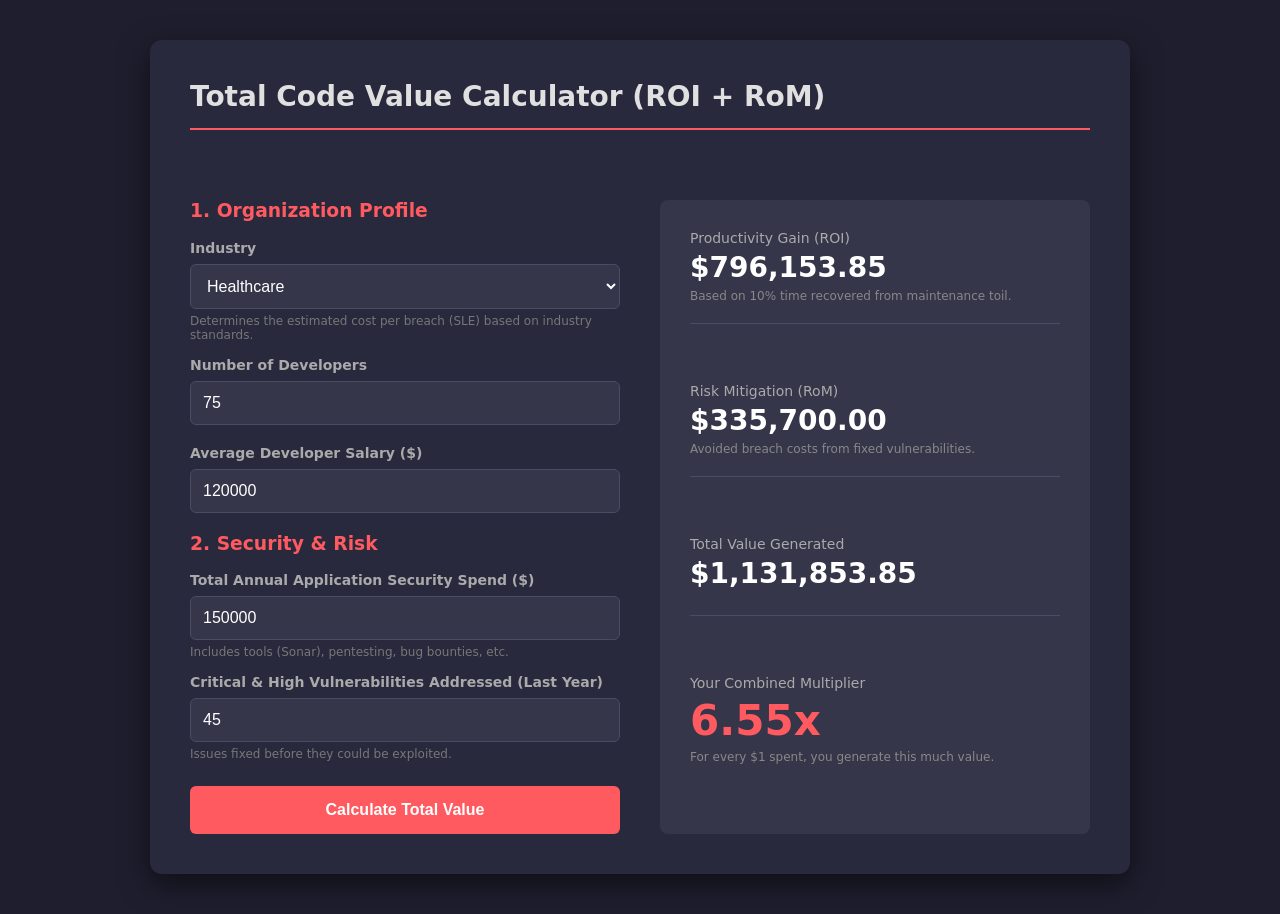
==== index.html @ 0bd60dac "Rename calculator.html to index.html Make the calculator the default landing page for GitHub Pages. " ====
<!DOCTYPE html>
<html lang="en">
<head>
    <meta charset="UTF-8">
    <meta name="viewport" content="width=device-width, initial-scale=1.0">
    <title>ROMI - Sonar Unified Value Calculator (ROI + ROM)</title>
    <link rel="stylesheet" href="calculator.css">
</head>
<body>

<div class="container">
    <h1>Total Code Value Calculator (ROI + RoM)</h1>

    <div class="input-section">
        <h3>1. Organization Profile</h3>
        
        <label for="industry">Industry</label>
        <select id="industry">
            <option value="37300">Healthcare</option>
            <option value="27700">Financial</option>
            <option value="43800">Industrial</option>
            <option value="77600">Technology</option>
        </select>
        <span class="tooltip">Determines the estimated cost per breach (SLE) based on industry standards.</span>

        <label for="numDevs">Number of Developers</label>
        <input type="number" id="numDevs" value="75" min="1">

        <label for="avgSalary">Average Developer Salary ($)</label>
        <input type="number" id="avgSalary" value="120000" step="1000">

        <h3>2. Security & Risk</h3>

        <label for="securitySpend">Total Annual Application Security Spend ($)</label>
        <input type="number" id="securitySpend" value="150000">
        <span class="tooltip">Includes tools (Sonar), pentesting, bug bounties, etc.</span>

        <label for="vulnsFixed">Critical & High Vulnerabilities Addressed (Last Year)</label>
        <input type="number" id="vulnsFixed" value="45">
        <span class="tooltip">Issues fixed before they could be exploited.</span>

        <button class="btn" onclick="calculateValue()">Calculate Total Value</button>
    </div>

    <div class="results-panel">
        
        <div class="metric-group">
            <div class="metric-label">Productivity Gain (ROI)</div>
            <div class="metric-value" id="resProductivity">$0</div>
            <div class="metric-sub">Based on 10% time recovered from maintenance toil.</div>
        </div>

        <div class="metric-group">
            <div class="metric-label">Risk Mitigation (RoM)</div>
            <div class="metric-value" id="resRisk">$0</div>
            <div class="metric-sub">Avoided breach costs from fixed vulnerabilities.</div>
        </div>

        <div class="metric-group">
            <div class="metric-label">Total Value Generated</div>
            <div class="metric-value" id="resTotal">$0</div>
        </div>

        <div class="metric-group">
            <div class="metric-label">Your Combined Multiplier</div>
            <div class="metric-value total-rom" id="resMultiplier">0.0x</div>
            <div class="metric-sub">For every $1 spent, you generate this much value.</div>
        </div>

    </div>
</div>

<script src="calculator.js"></script>

</body>
</html>
---- calculator.css ----
:root {
    --primary: #C63D2F; /* Sonar/HackerOne Red-ish tones */
    --dark: #1E1E2E;    /* Dark background like screenshots */
    --card: #28293D;    /* Card background */
    --text: #E0E0E0;
    --accent: #FF5A5F;
}

body {
    font-family: 'Segoe UI', system-ui, sans-serif;
    background-color: var(--dark);
    color: var(--text);
    display: flex;
    justify-content: center;
    padding: 40px;
    margin: 0;
}

.container {
    background-color: var(--card);
    padding: 40px;
    border-radius: 12px;
    box-shadow: 0 10px 30px rgba(0,0,0,0.5);
    max-width: 900px;
    width: 100%;
    display: grid;
    grid-template-columns: 1fr 1fr;
    gap: 40px;
}

h1 {
    grid-column: 1 / -1;
    margin-top: 0;
    font-size: 28px;
    border-bottom: 2px solid var(--accent);
    padding-bottom: 15px;
    margin-bottom: 30px;
}

h3 { color: var(--accent); margin-top: 0; }

label {
    display: block;
    margin-bottom: 8px;
    font-weight: 600;
    font-size: 14px;
    color: #AAA;
}

input, select {
    width: 100%;
    padding: 12px;
    margin-bottom: 20px;
    background-color: #35364A;
    border: 1px solid #4A4B65;
    border-radius: 6px;
    color: white;
    font-size: 16px;
    box-sizing: border-box; /* Fix padding issues */
}

input:focus, select:focus {
    outline: none;
    border-color: var(--accent);
}

.results-panel {
    background-color: #35364A;
    padding: 30px;
    border-radius: 8px;
    display: flex;
    flex-direction: column;
    justify-content: space-between;
}

.metric-group {
    margin-bottom: 20px;
    padding-bottom: 20px;
    border-bottom: 1px solid #4A4B65;
}

.metric-group:last-child { border-bottom: none; }

.metric-label { font-size: 14px; color: #AAA; }
.metric-value { font-size: 28px; font-weight: bold; color: white; margin: 5px 0; }
.metric-sub { font-size: 12px; color: #888; }

.total-rom {
    color: var(--accent);
    font-size: 42px;
}

.btn {
    background-color: var(--accent);
    color: white;
    border: none;
    padding: 15px;
    width: 100%;
    border-radius: 6px;
    font-size: 16px;
    font-weight: bold;
    cursor: pointer;
    transition: background 0.2s;
    margin-top: 10px;
}

.btn:hover { background-color: #D44D50; }

/* Tooltip help */
.tooltip {
    font-size: 12px;
    color: #777;
    margin-top: -15px;
    margin-bottom: 15px;
    display: block;
}
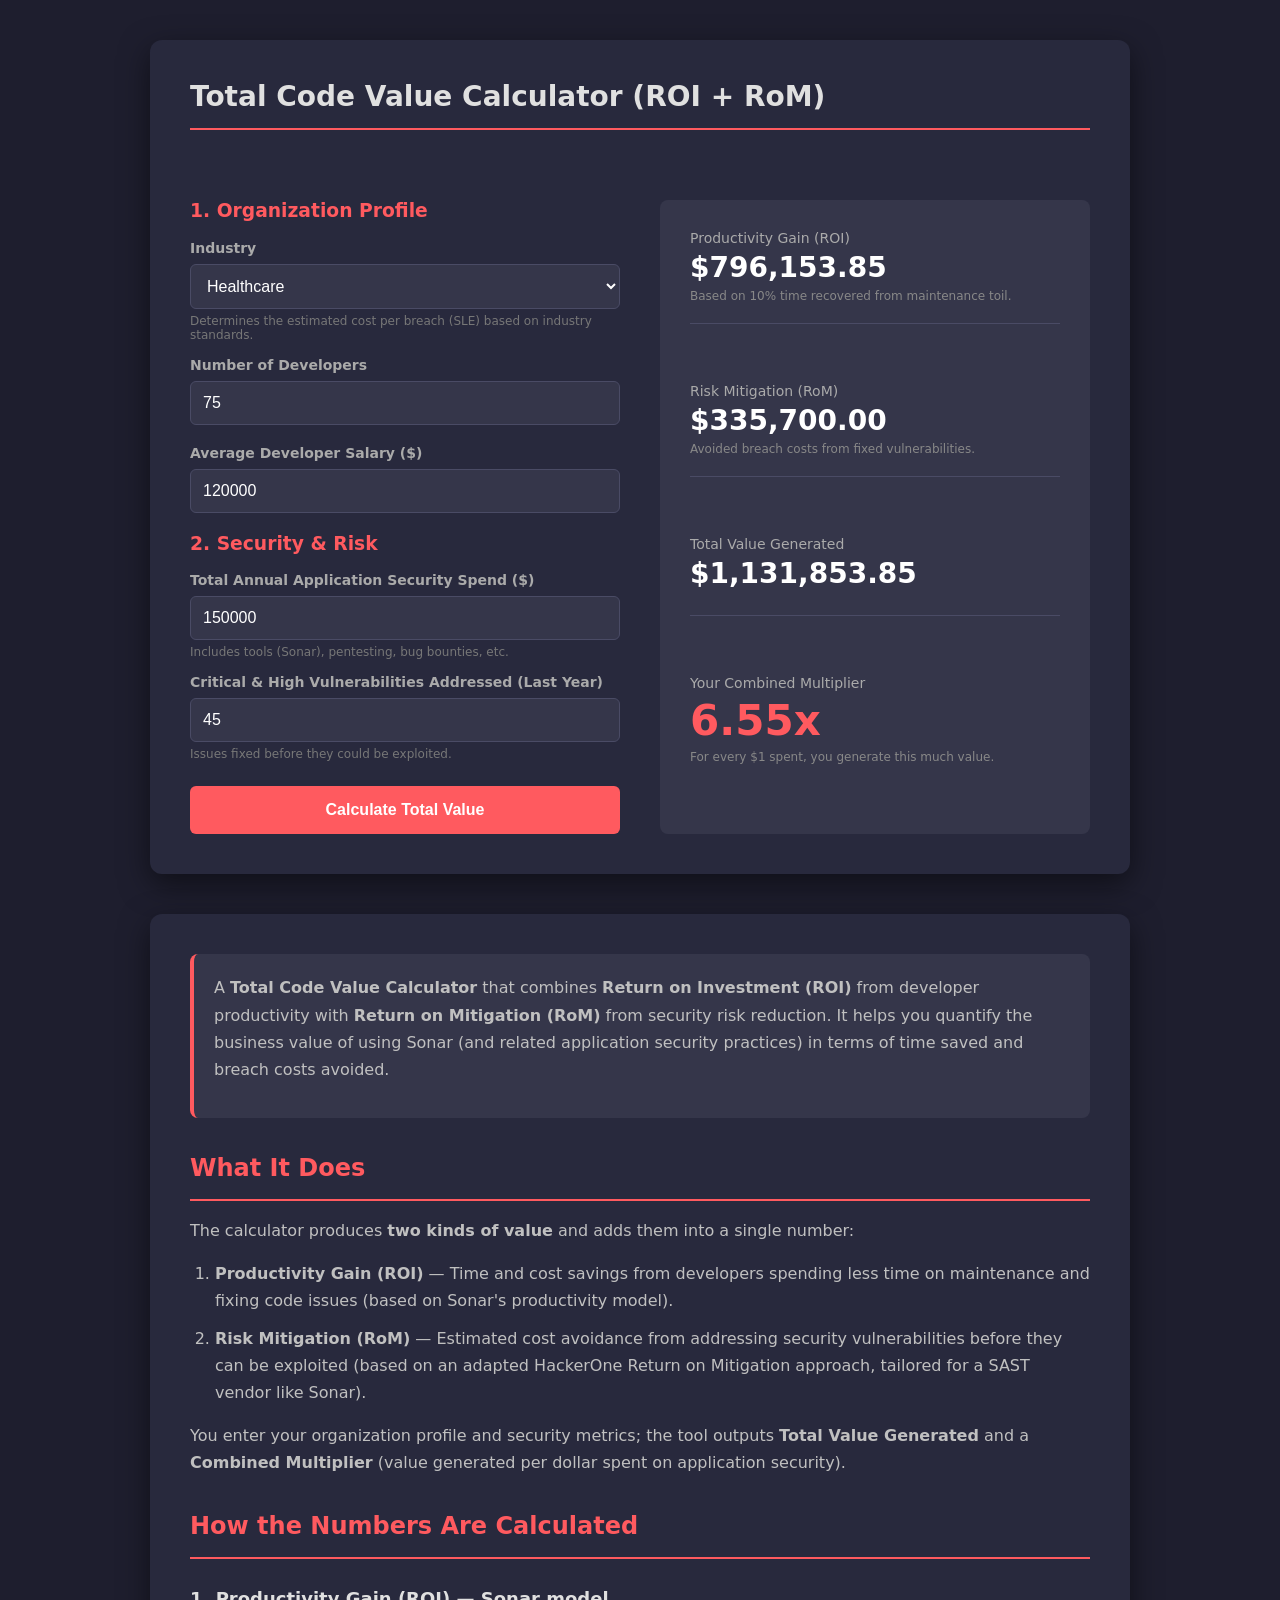
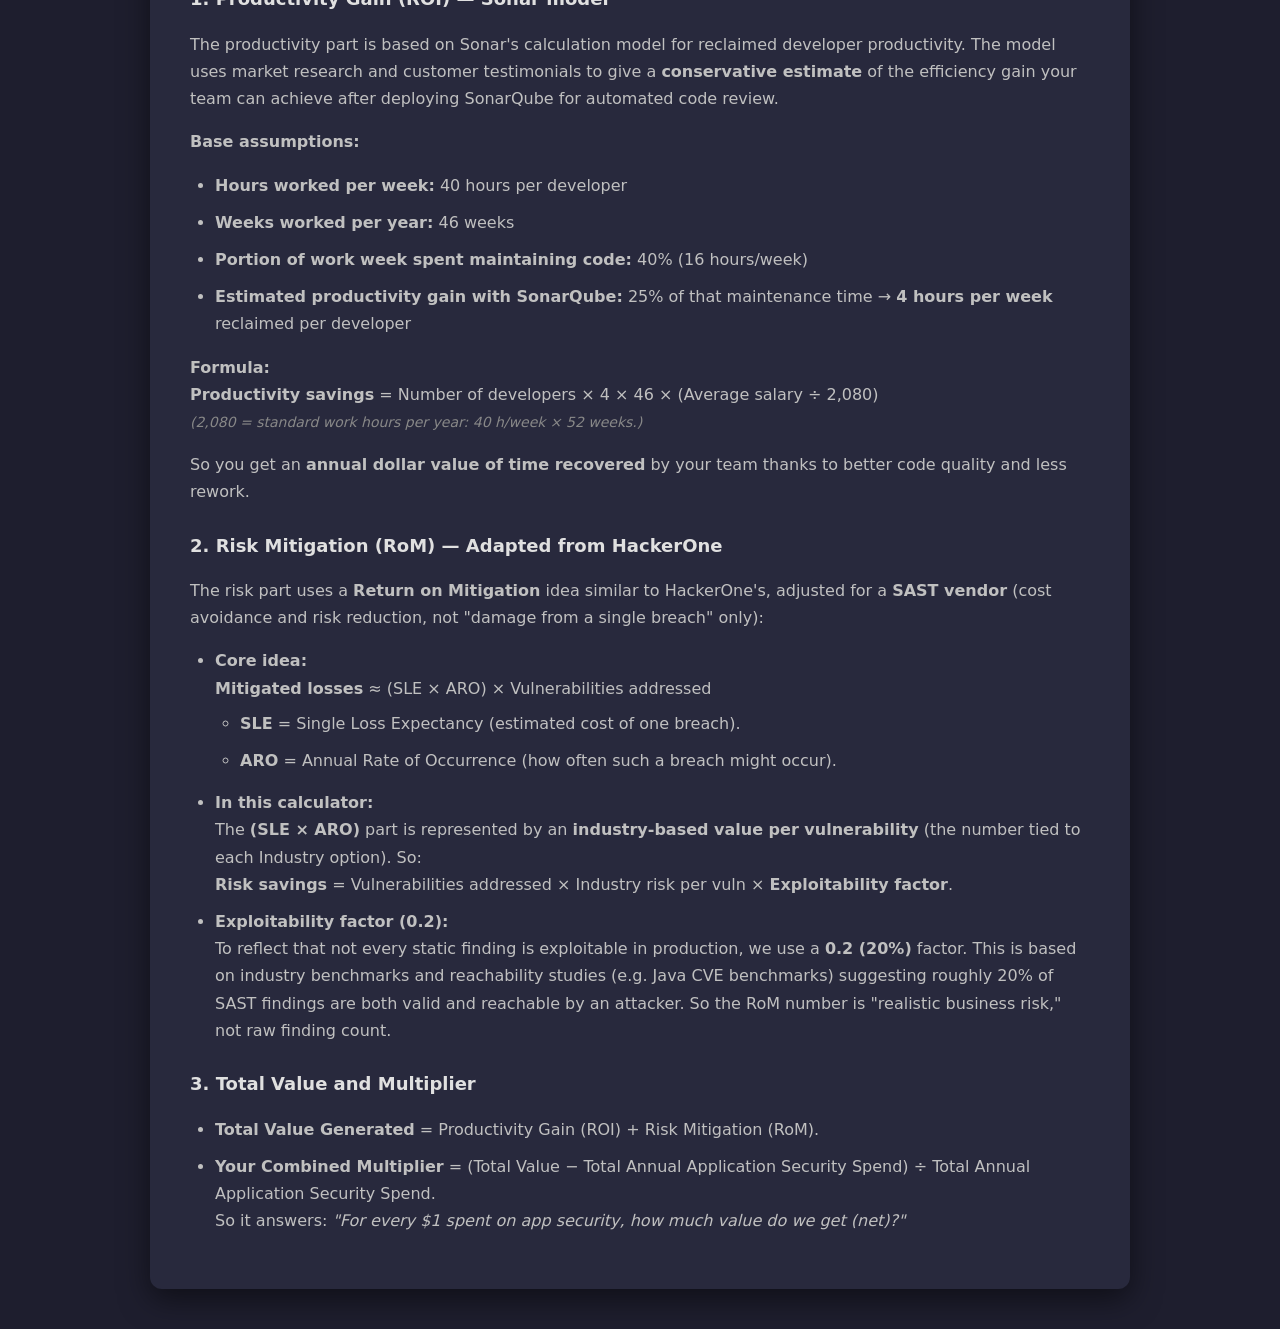
==== commit 4984f876: "Add informational content below calculator Include introduction, what it does, and calculation metho" ====
--- a/index.html
+++ b/index.html
@@ -70,6 +70,68 @@
     </div>
 </div>
 
+<div class="info-section">
+    <div class="info-content">
+        <div class="info-intro">
+            <p>A <strong>Total Code Value Calculator</strong> that combines <strong>Return on Investment (ROI)</strong> from developer productivity with <strong>Return on Mitigation (RoM)</strong> from security risk reduction. It helps you quantify the business value of using Sonar (and related application security practices) in terms of time saved and breach costs avoided.</p>
+        </div>
+
+        <h2>What It Does</h2>
+        <p>The calculator produces <strong>two kinds of value</strong> and adds them into a single number:</p>
+        <ol>
+            <li><strong>Productivity Gain (ROI)</strong> — Time and cost savings from developers spending less time on maintenance and fixing code issues (based on Sonar's productivity model).</li>
+            <li><strong>Risk Mitigation (RoM)</strong> — Estimated cost avoidance from addressing security vulnerabilities before they can be exploited (based on an adapted HackerOne Return on Mitigation approach, tailored for a SAST vendor like Sonar).</li>
+        </ol>
+        <p>You enter your organization profile and security metrics; the tool outputs <strong>Total Value Generated</strong> and a <strong>Combined Multiplier</strong> (value generated per dollar spent on application security).</p>
+
+        <h2>How the Numbers Are Calculated</h2>
+
+        <h3>1. Productivity Gain (ROI) — Sonar model</h3>
+        <p>The productivity part is based on Sonar's calculation model for reclaimed developer productivity. The model uses market research and customer testimonials to give a <strong>conservative estimate</strong> of the efficiency gain your team can achieve after deploying SonarQube for automated code review.</p>
+
+        <p><strong>Base assumptions:</strong></p>
+        <ul>
+            <li><strong>Hours worked per week:</strong> 40 hours per developer</li>
+            <li><strong>Weeks worked per year:</strong> 46 weeks</li>
+            <li><strong>Portion of work week spent maintaining code:</strong> 40% (16 hours/week)</li>
+            <li><strong>Estimated productivity gain with SonarQube:</strong> 25% of that maintenance time → <strong>4 hours per week</strong> reclaimed per developer</li>
+        </ul>
+
+        <p><strong>Formula:</strong><br>
+        <strong>Productivity savings</strong> = Number of developers × 4 × 46 × (Average salary ÷ 2,080)<br>
+        <span class="formula-note">(2,080 = standard work hours per year: 40 h/week × 52 weeks.)</span></p>
+
+        <p>So you get an <strong>annual dollar value of time recovered</strong> by your team thanks to better code quality and less rework.</p>
+
+        <h3>2. Risk Mitigation (RoM) — Adapted from HackerOne</h3>
+        <p>The risk part uses a <strong>Return on Mitigation</strong> idea similar to HackerOne's, adjusted for a <strong>SAST vendor</strong> (cost avoidance and risk reduction, not "damage from a single breach" only):</p>
+
+        <ul>
+            <li><strong>Core idea:</strong><br>
+            <strong>Mitigated losses</strong> ≈ (SLE × ARO) × Vulnerabilities addressed
+                <ul>
+                    <li><strong>SLE</strong> = Single Loss Expectancy (estimated cost of one breach).</li>
+                    <li><strong>ARO</strong> = Annual Rate of Occurrence (how often such a breach might occur).</li>
+                </ul>
+            </li>
+            <li><strong>In this calculator:</strong><br>
+            The <strong>(SLE × ARO)</strong> part is represented by an <strong>industry-based value per vulnerability</strong> (the number tied to each Industry option). So:<br>
+            <strong>Risk savings</strong> = Vulnerabilities addressed × Industry risk per vuln × <strong>Exploitability factor</strong>.
+            </li>
+            <li><strong>Exploitability factor (0.2):</strong><br>
+            To reflect that not every static finding is exploitable in production, we use a <strong>0.2 (20%)</strong> factor. This is based on industry benchmarks and reachability studies (e.g. Java CVE benchmarks) suggesting roughly 20% of SAST findings are both valid and reachable by an attacker. So the RoM number is "realistic business risk," not raw finding count.
+            </li>
+        </ul>
+
+        <h3>3. Total Value and Multiplier</h3>
+        <ul>
+            <li><strong>Total Value Generated</strong> = Productivity Gain (ROI) + Risk Mitigation (RoM).</li>
+            <li><strong>Your Combined Multiplier</strong> = (Total Value − Total Annual Application Security Spend) ÷ Total Annual Application Security Spend.<br>
+            So it answers: <em>"For every $1 spent on app security, how much value do we get (net)?"</em></li>
+        </ul>
+    </div>
+</div>
+
 <script src="calculator.js"></script>
 
 </body>
--- a/calculator.css
+++ b/calculator.css
@@ -114,3 +114,83 @@
     margin-bottom: 15px;
     display: block;
 }
+
+/* Information section below calculator */
+.info-section {
+    background-color: var(--card);
+    padding: 40px;
+    border-radius: 12px;
+    box-shadow: 0 10px 30px rgba(0,0,0,0.5);
+    max-width: 900px;
+    width: 100%;
+    margin-top: 40px;
+}
+
+.info-content {
+    line-height: 1.7;
+}
+
+.info-intro {
+    background-color: #35364A;
+    padding: 20px;
+    border-radius: 8px;
+    margin-bottom: 30px;
+    border-left: 4px solid var(--accent);
+}
+
+.info-intro p {
+    margin: 0;
+    font-size: 16px;
+}
+
+.info-section h2 {
+    color: var(--accent);
+    font-size: 24px;
+    margin-top: 30px;
+    margin-bottom: 15px;
+    border-bottom: 2px solid var(--accent);
+    padding-bottom: 10px;
+}
+
+.info-section h3 {
+    color: #E0E0E0;
+    font-size: 18px;
+    margin-top: 25px;
+    margin-bottom: 12px;
+}
+
+.info-section p {
+    margin-bottom: 15px;
+    color: #C0C0C0;
+}
+
+.info-section ul {
+    margin-bottom: 15px;
+    padding-left: 25px;
+    color: #C0C0C0;
+}
+
+.info-section ol {
+    margin-bottom: 15px;
+    padding-left: 25px;
+    color: #C0C0C0;
+}
+
+.info-section li {
+    margin-bottom: 10px;
+}
+
+.info-section li ul {
+    margin-top: 8px;
+}
+
+.formula-note {
+    font-size: 14px;
+    color: #888;
+    font-style: italic;
+}
+
+body {
+    flex-direction: column;
+    align-items: center;
+}
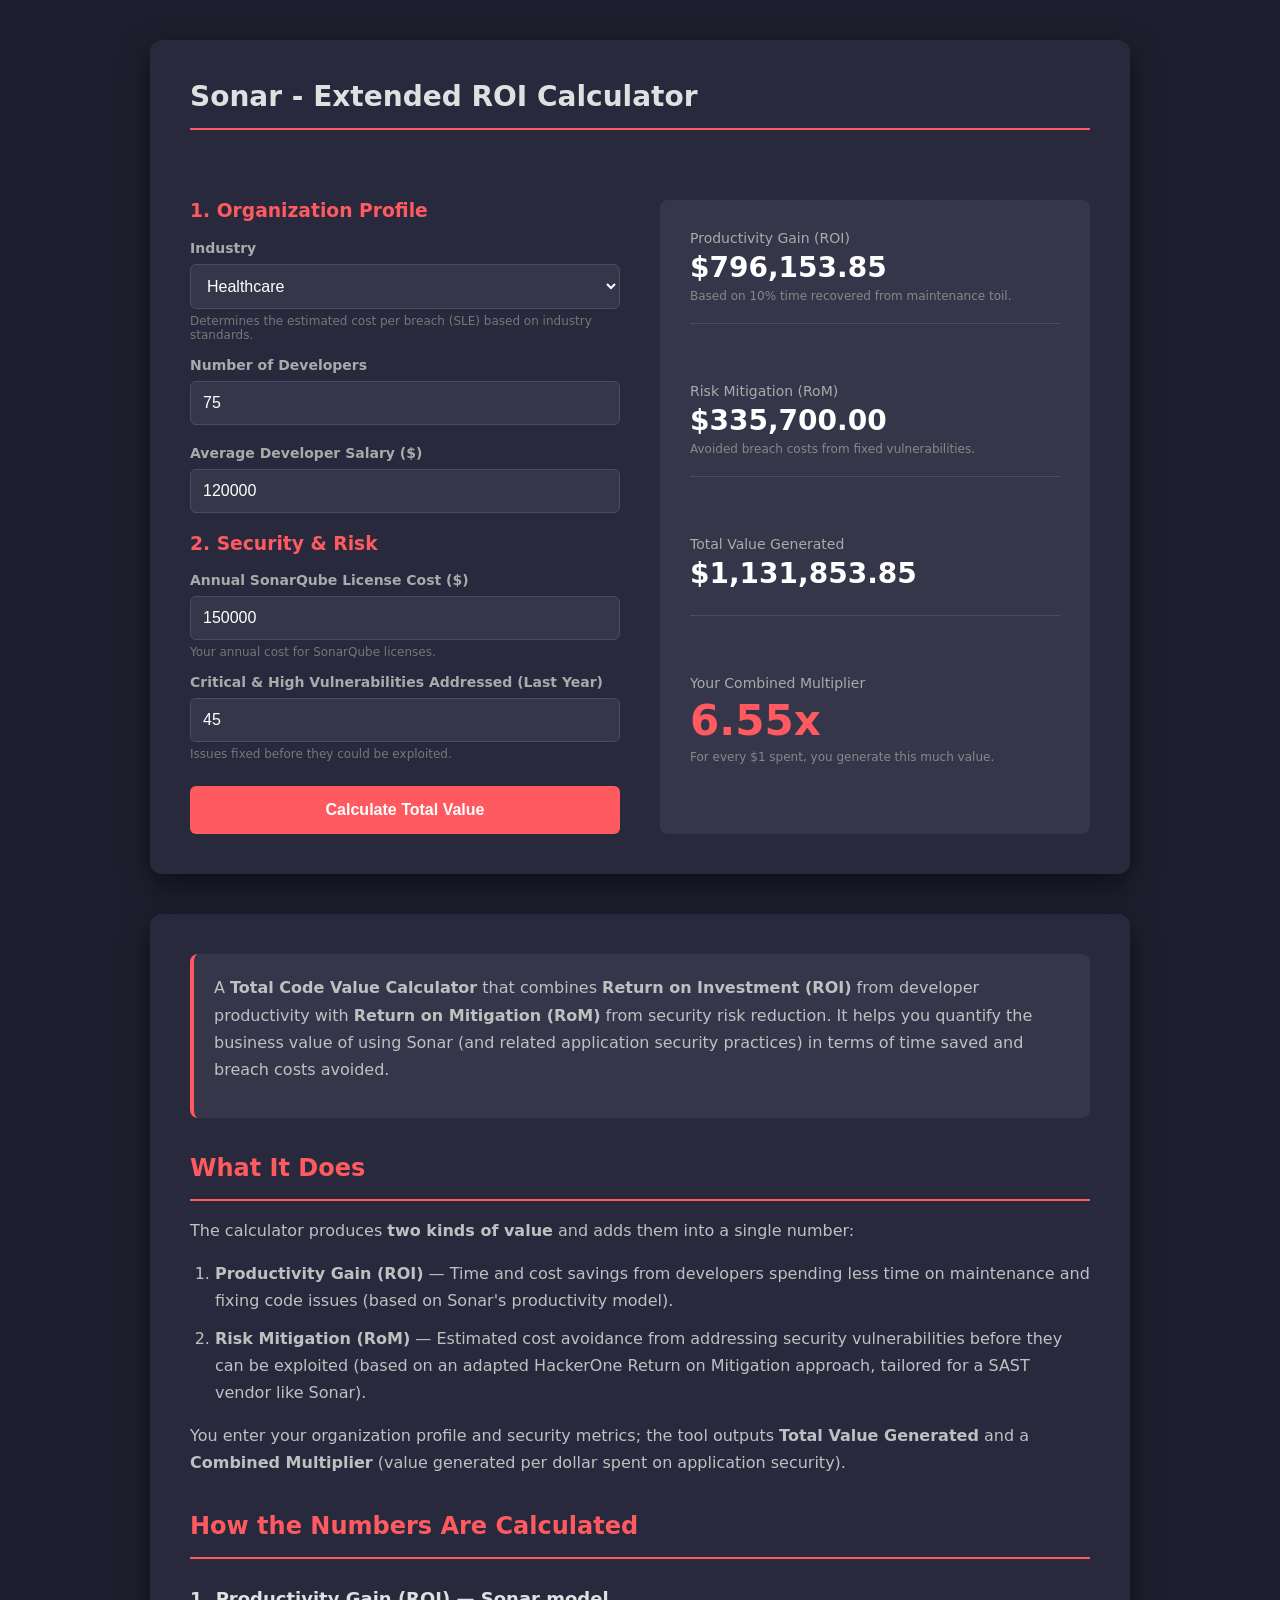
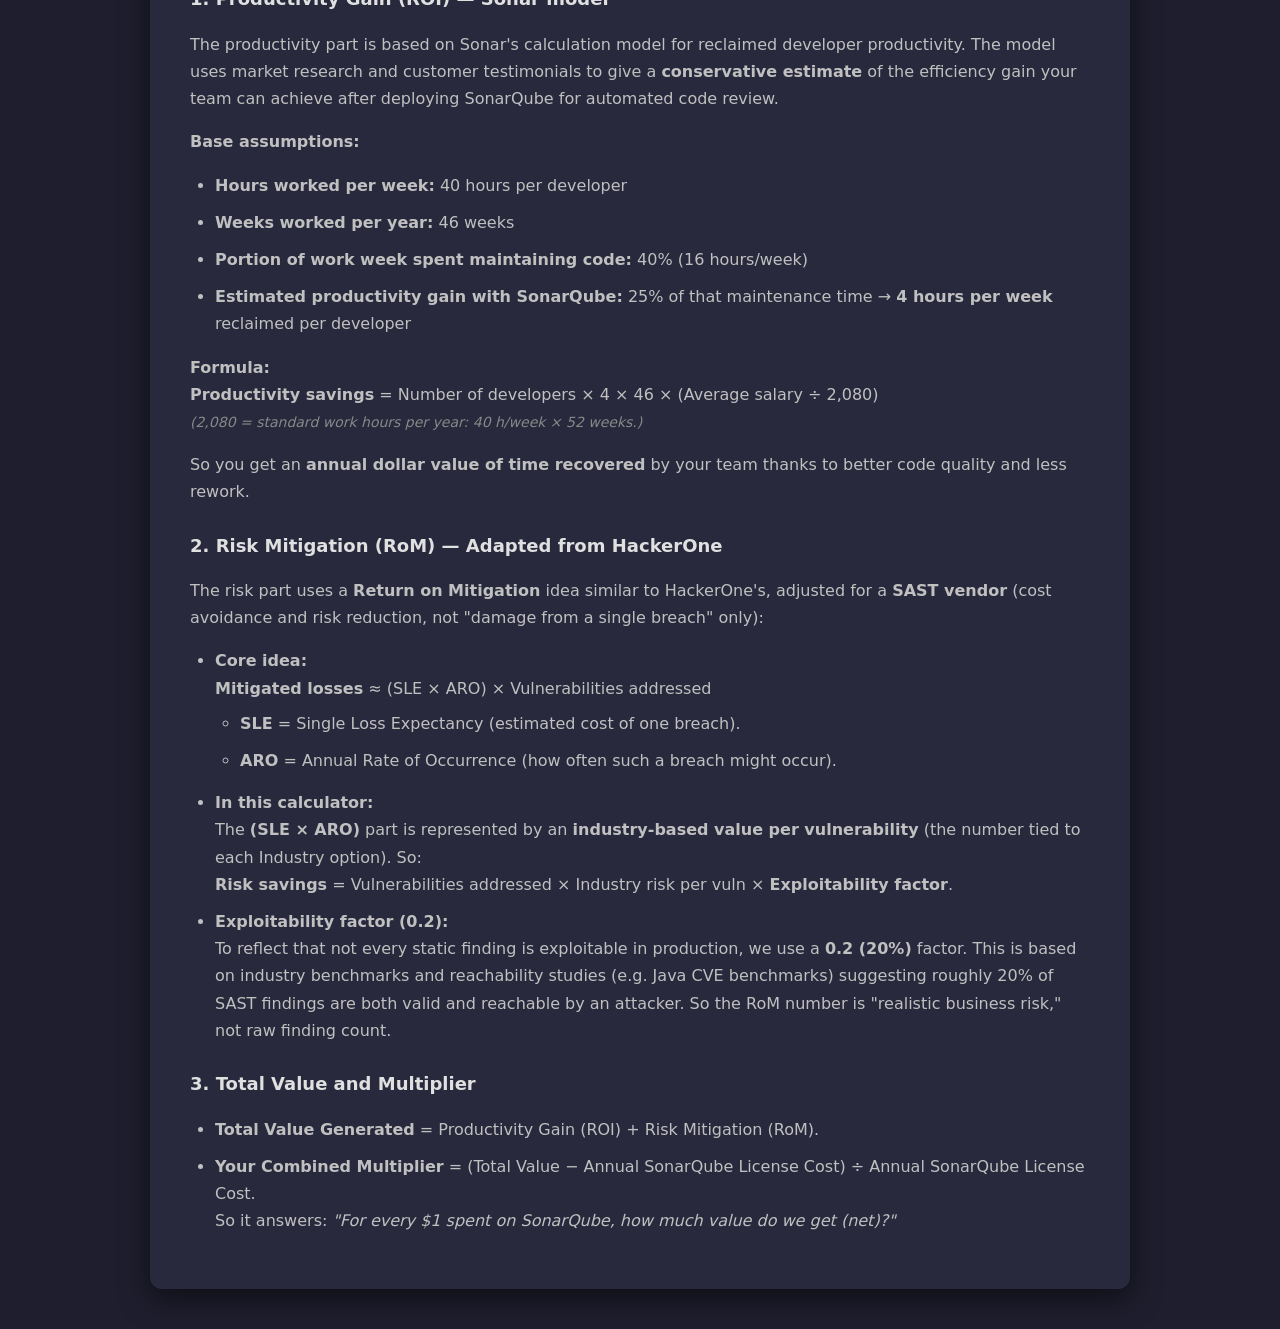
==== commit 45b0f56d: "Update security spend field to refer only to SonarQube license cost Change "Total Annual Application" ====
--- a/index.html
+++ b/index.html
@@ -3,13 +3,13 @@
 <head>
     <meta charset="UTF-8">
     <meta name="viewport" content="width=device-width, initial-scale=1.0">
-    <title>ROMI - Sonar Unified Value Calculator (ROI + ROM)</title>
+    <title>Sonar - Extended ROI Calculator</title>
     <link rel="stylesheet" href="calculator.css">
 </head>
 <body>
 
 <div class="container">
-    <h1>Total Code Value Calculator (ROI + RoM)</h1>
+    <h1>Sonar - Extended ROI Calculator</h1>
 
     <div class="input-section">
         <h3>1. Organization Profile</h3>
@@ -31,9 +31,9 @@
 
         <h3>2. Security & Risk</h3>
 
-        <label for="securitySpend">Total Annual Application Security Spend ($)</label>
+        <label for="securitySpend">Annual SonarQube License Cost ($)</label>
         <input type="number" id="securitySpend" value="150000">
-        <span class="tooltip">Includes tools (Sonar), pentesting, bug bounties, etc.</span>
+        <span class="tooltip">Your annual cost for SonarQube licenses.</span>
 
         <label for="vulnsFixed">Critical & High Vulnerabilities Addressed (Last Year)</label>
         <input type="number" id="vulnsFixed" value="45">
@@ -126,8 +126,8 @@
         <h3>3. Total Value and Multiplier</h3>
         <ul>
             <li><strong>Total Value Generated</strong> = Productivity Gain (ROI) + Risk Mitigation (RoM).</li>
-            <li><strong>Your Combined Multiplier</strong> = (Total Value − Total Annual Application Security Spend) ÷ Total Annual Application Security Spend.<br>
-            So it answers: <em>"For every $1 spent on app security, how much value do we get (net)?"</em></li>
+            <li><strong>Your Combined Multiplier</strong> = (Total Value − Annual SonarQube License Cost) ÷ Annual SonarQube License Cost.<br>
+            So it answers: <em>"For every $1 spent on SonarQube, how much value do we get (net)?"</em></li>
         </ul>
     </div>
 </div>
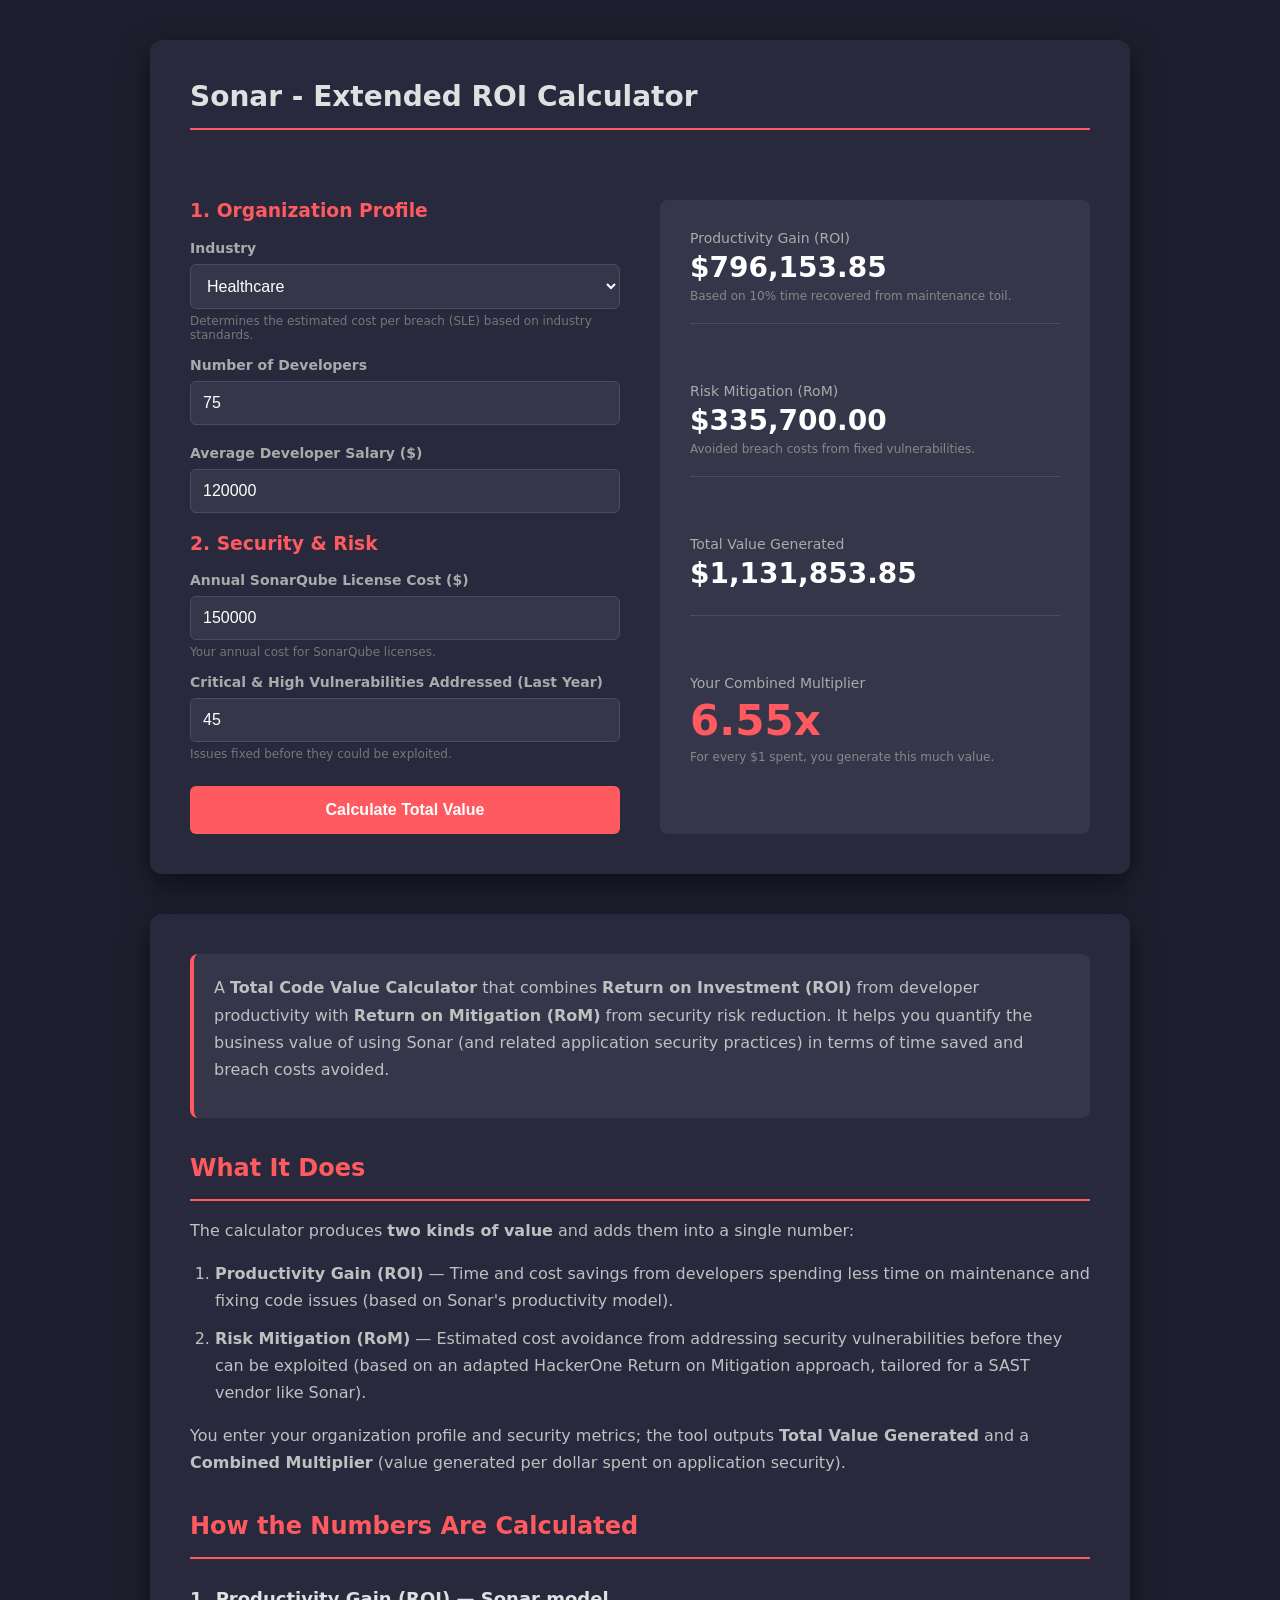
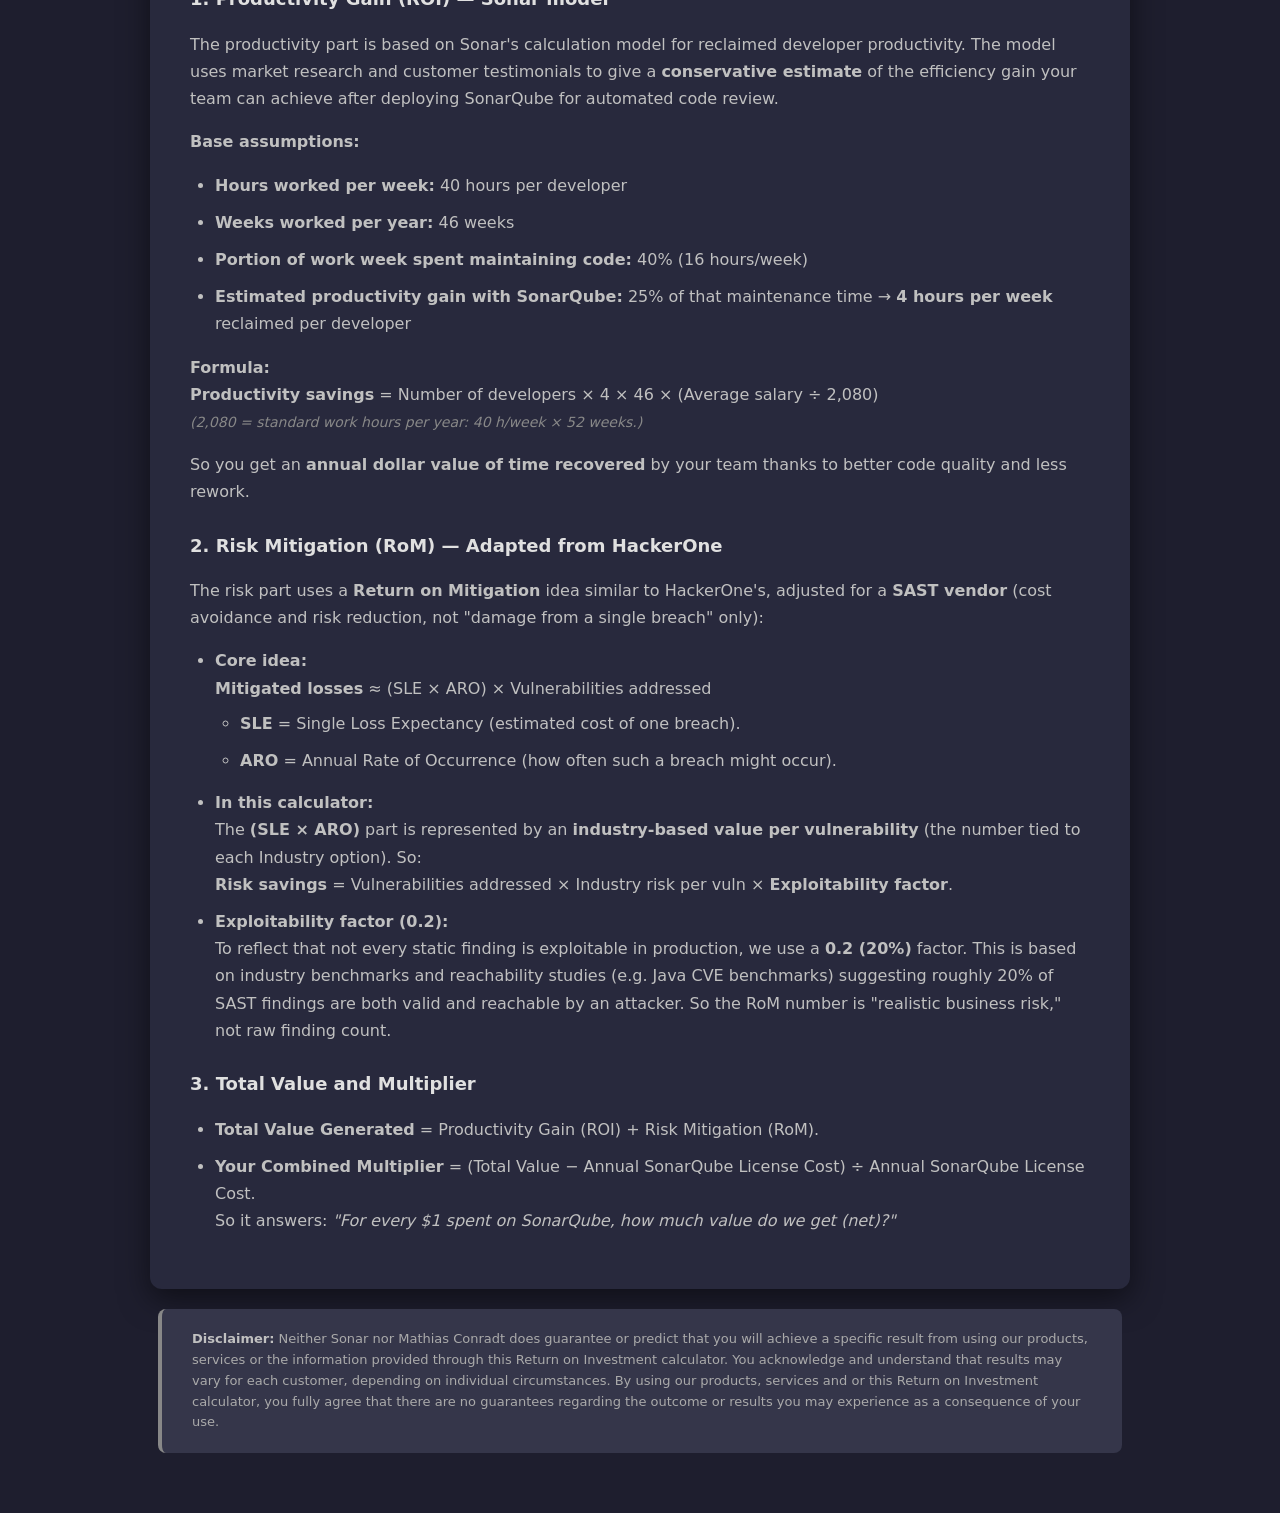
==== commit a973e80e: "Add disclaimer to README and calculator page Add legal disclaimer clarifying that neither Sonar nor " ====
--- a/index.html
+++ b/index.html
@@ -132,6 +132,10 @@
     </div>
 </div>
 
+<div class="disclaimer">
+    <p><strong>Disclaimer:</strong> Neither Sonar nor Mathias Conradt does guarantee or predict that you will achieve a specific result from using our products, services or the information provided through this Return on Investment calculator. You acknowledge and understand that results may vary for each customer, depending on individual circumstances. By using our products, services and or this Return on Investment calculator, you fully agree that there are no guarantees regarding the outcome or results you may experience as a consequence of your use.</p>
+</div>
+
 <script src="calculator.js"></script>
 
 </body>
--- a/calculator.css
+++ b/calculator.css
@@ -194,3 +194,26 @@
     flex-direction: column;
     align-items: center;
 }
+
+/* Disclaimer section */
+.disclaimer {
+    background-color: #35364A;
+    padding: 20px 30px;
+    border-radius: 8px;
+    max-width: 900px;
+    width: 100%;
+    margin-top: 20px;
+    margin-bottom: 20px;
+    border-left: 4px solid #888;
+}
+
+.disclaimer p {
+    margin: 0;
+    font-size: 13px;
+    color: #AAA;
+    line-height: 1.6;
+}
+
+.disclaimer strong {
+    color: #C0C0C0;
+}
